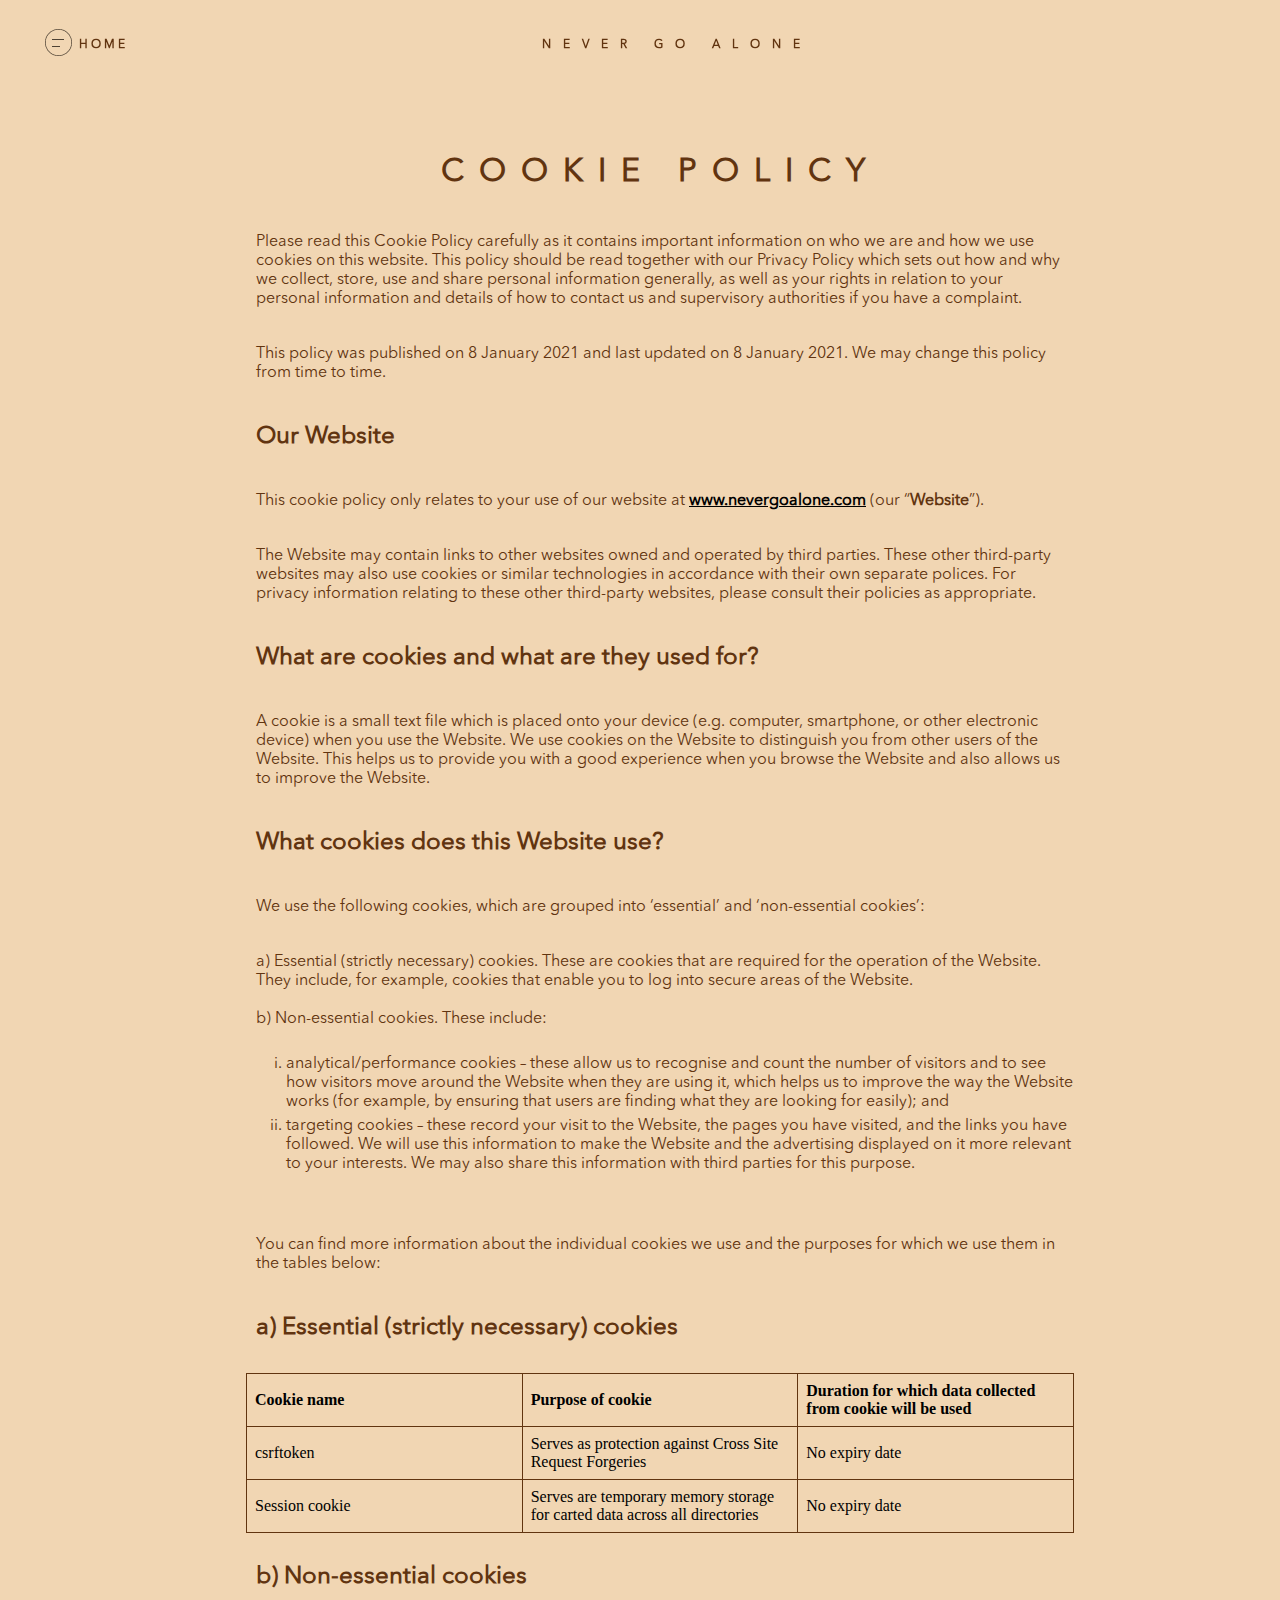
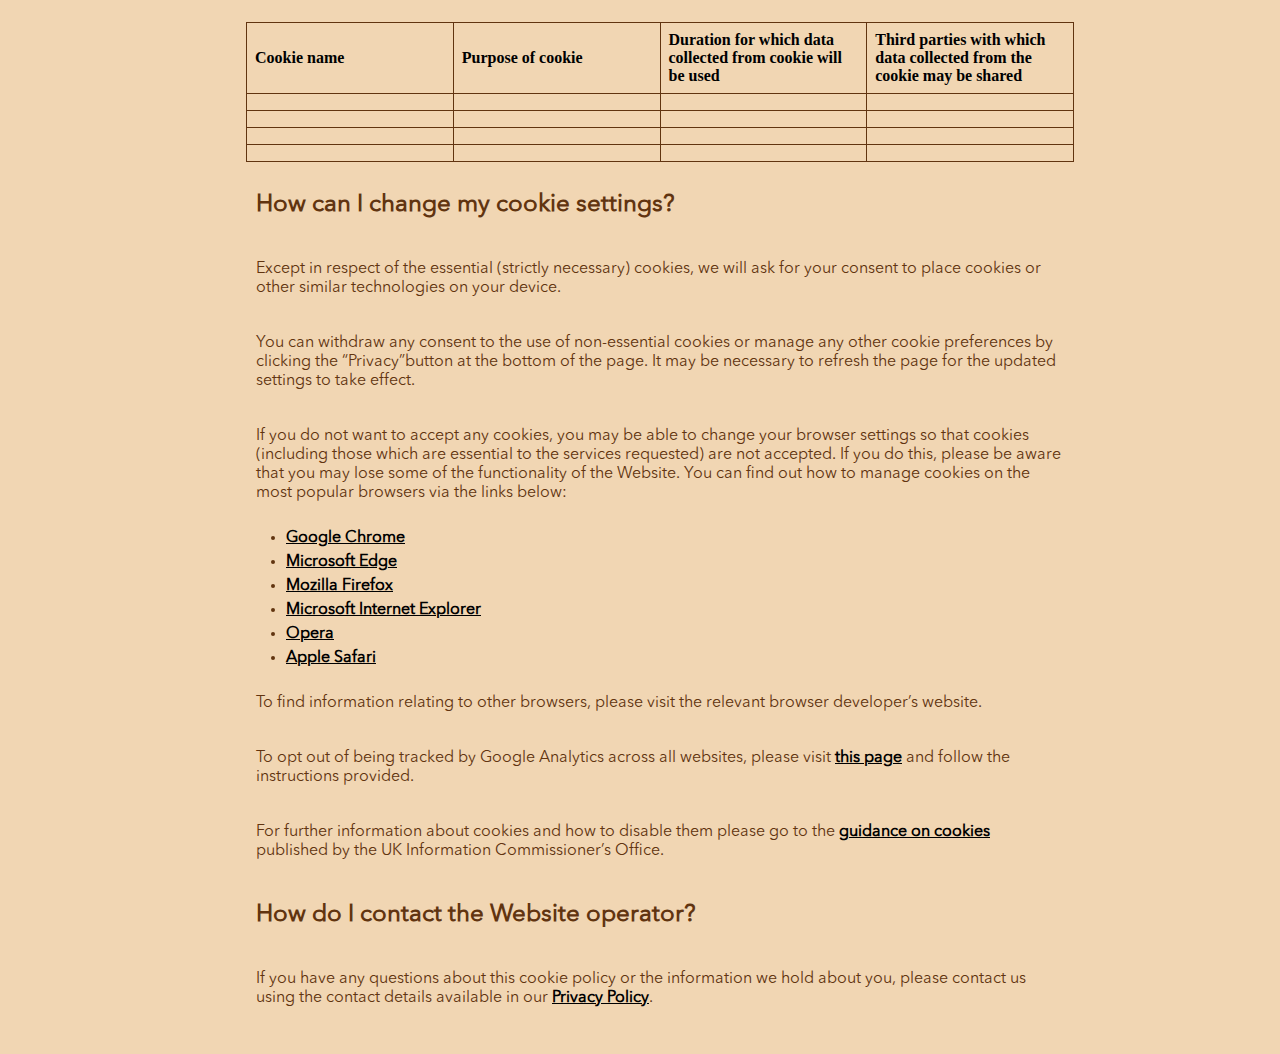
==== cookies.html @ 2d463aba "added cookies page" ====
<!DOCTYPE html>
<html lang="en">
<head>
    <meta charset="UTF-8">
    <meta name="viewport" content="initial-scale=1.0">
    <title>Never Go Alone </title>
    <link rel="stylesheet" type="text/css" href="css/privacy.css">
  
</head>
<body class="privacyBody">
    <div class="sideMenus">
        <div class="closeButton">
            <img src="images/close-button.png" width="40">
        </div>
        <ul>
            <li><a class="active" href="#">CANDLE</a>  <span>COMING SOON</span></li>
            <li><a href="#">GO-MASK</a>  <span>COMING SOON</span></li>
            <li><a href="#">SANITIZER</a><span>COMING SOON</span></li>
        </ul>
    </div>
    <header class="privacyMenus">
       <div class="menu">
          <div class="shopIconDiv">
           <a href="javascript:void(0);"> <img src="images/icon-shop2.png" class="iconShop"> </a>
          </div>
          <div class="shopTextDiv">
            <a href="index.html"> HOME </a>
          </div>
       </div>
        <div class="middleLogo">
            <p>NEVER GO ALONE</p>
        </div>
        <div class="cartItems">
            <!-- <p>CART  <a href="#">0</a> </p> -->
        </div>
    </header>
  
   <div class="mainContent">
    <div class="privacyDiv">
      <ol>
       
        <h1>COOKIE POLICY</h1>
        <p>
            Please read this Cookie Policy carefully as it contains important information on who we are and how we use cookies on this website. This policy should be read together with our Privacy Policy which sets out how and why we collect, store, use and share personal information generally, as well as your rights in relation to your personal information and details of how to contact us and supervisory authorities if you have a complaint. 
        </p>
        <p>
            This policy was published on 8 January 2021 and last updated on 8 January 2021. We may change this policy from time to time.
        </p>
       <h2>Our Website </h2>
        <p>
            This cookie policy only relates to your use of our website at <a href="#" class="singleLink">www.nevergoalone.com</a> (our “<b>Website</b>”).
        </p>
        <p>
            The Website may contain links to other websites owned and operated by third parties. These other third-party websites may also use cookies or similar technologies in accordance with their own separate polices. For privacy information relating to these other third-party websites, please consult their policies as appropriate.
        </p>
        <h2>What are cookies and what are they used for?</h2>
        <p>
            A cookie is a small text file which is placed onto your device (e.g. computer, smartphone, or other electronic device) when you use the Website. We use cookies on the Website to distinguish you from other users of the Website. This helps us to provide you with a good experience when you browse the Website and also allows us to improve the Website.
        </p>
        <h2>What cookies does this Website use?</h2>
        <p>
            We use the following cookies, which are grouped into ‘essential’ and ‘non-essential cookies’:
        </p>
        <p>
            a)	Essential (strictly necessary) cookies. These are cookies that are required for the operation of the Website. They include, for example, cookies that enable you to log into secure areas of the Website.<br><br>
            b)	Non-essential cookies. These include:
            <ul class="nested">
                <li>
                    analytical/performance cookies – these allow us to recognise and count the number of visitors and to see how visitors move around the Website when they are using it, which helps us to improve the way the Website works (for example, by ensuring that users are finding what they are looking for easily); and
                    
                    </li>
                <li>
                    targeting cookies – these record your visit to the Website, the pages you have visited, and the links you have followed. We will use this information to make the Website and the advertising displayed on it more relevant to your interests. We may also share this information with third parties for this purpose.
                </li>
            </ul>
        </p>
       
        <p>
            You can find more information about the individual cookies we use and the purposes for which we use them in the tables below:
        </p>
        <h2>
            a)	Essential (strictly necessary) cookies
        </h2>
      

        <div style="overflow-x:auto;">
            <table>
              <tr>
                <th>Cookie name</th>
                <th>Purpose of cookie</th>
                <th>Duration for which data collected from cookie will be used </th>
              </tr>
              <tr>
                  <td>
                    csrftoken  
                  </td>
                  <td>
                    Serves as protection against Cross Site Request Forgeries                    
                  </td>
                  <td>
                    No expiry date
                  </td>
              </tr>
              <tr>
                  <td>
                    Session cookie 
                  </td>
                  <td>
                    Serves are temporary memory storage for
                    carted data across all directories
                    
                  </td>
                  <td>
                    No expiry date
                  </td>
              </tr>
              
            </table>
          </div>

        <h2>
            b)	Non-essential cookies
        </h2>
        <div style="overflow-x:auto;">
            <table class="cookieTable">
              <tr>
                <th>Cookie name</th>
                <th>Purpose of cookie</th>
                <th>Duration for which data collected from cookie will be used </th>
                <th>Third parties with which data collected from the cookie may be shared </th>
              </tr>
              <tr>
                  <td>
                  
                  </td>
                  <td>
                                
                  </td>
                  <td>
                
                  </td>
                  <td>

                  </td>
              </tr>
              <tr>
                <td>
                
                </td>
                <td>
                              
                </td>
                <td>
              
                </td>
                <td>
                    
                </td>
            </tr>
            <tr>
                <td>
                
                </td>
                <td>
                              
                </td>
                <td>
              
                </td>
                <td>
                    
                </td>
            </tr>
            <tr>
                <td>
                
                </td>
                <td>
                              
                </td>
                <td>
              
                </td>
                <td>
                    
                </td>
            </tr>
             
            </table>
          </div>
        <h2>
            How can I change my cookie settings?
        </h2>
        <p>
            Except in respect of the essential (strictly necessary) cookies, we will ask for your consent to place cookies or other similar technologies on your device.
        </p>
        <p>
            You can withdraw any consent to the use of non-essential cookies or manage any other cookie preferences by clicking the “Privacy”button at the bottom of the page. It may be necessary to refresh the page for the updated settings to take effect.
        </p>
        <p>
            If you do not want to accept any cookies, you may be able to change your browser settings so that cookies (including those which are essential to the services requested) are not accepted. If you do this, please be aware that you may lose some of the functionality of the Website. You can find out how to manage cookies on the most popular browsers via the links below:
        </p>
        <ul>
            <li><a href="#" class="singleLink">Google Chrome</a></li>
            <li><a href="#" class="singleLink">Microsoft Edge</a></li>
            <li><a href="#" class="singleLink">Mozilla Firefox</a></li>
            <li><a href="#" class="singleLink">Microsoft Internet Explorer</a></li>
            <li><a href="#" class="singleLink">Opera</a></li>
            <li><a href="#" class="singleLink">Apple Safari</a></li>
        </ul>
        <p>
            To find information relating to other browsers, please visit the relevant browser developer’s website.
        </p>
        <p>
            To opt out of being tracked by Google Analytics across all websites, please visit <a href="#" class="singleLink">this page</a> and follow the instructions provided. 
        </p>
        <p>
            For further information about cookies and how to disable them please go to the <a href="#" class="singleLink">guidance on cookies</a> published by the UK Information Commissioner’s Office.
        </p>
        <h2>
            How do I contact the Website operator?
        </h2>
        <p>
            If you have any questions about this cookie policy or the information we hold about you, please contact us using the contact details available in our <a class="singleLink" href="privacy.html">Privacy Policy</a>. 
        </p>
      
     
    </div>
   </div>
  

   
    

    <script>
        var sideMenus = document.querySelector(".sideMenus");
        var sideMenuButton = document.querySelector(".shopIconDiv");
        var closeButton = document.querySelector(".closeButton");
            sideMenuButton.addEventListener("click", function(){
                sideMenus.style.left = "0px";
            });
            closeButton.addEventListener("click", function(){
                sideMenus.style.left = "-1500px";
            })
    </script>
</body>
</html>
---- css/privacy.css ----
@font-face {
    font-family: avenir;
    src: url(../fonts/AvenirNextLTPro-Regular.otf);
  }
@font-face {
    font-family: cardinal;
    src: url(../fonts/fontawesome-webfont.ttf);
  }
body{
    height: 100vh;
    padding:0;
    margin:0;
    background-color:#f1d6b3;
    /* background:gray; */
   

}
a{
    text-decoration: none;
  
}
/*===== Header Styles === */
header{
    /* background:blue; */
    width: 93%;
    margin: auto auto;
    left: 0;
    right: 0;
    position: fixed;
    display:flex;
    display: -webkit-flex;
    justify-content:space-between;
    -webkit-justify-content: space-between;
    font-family: "avenir";
    font-size: 12px;
    color:#ffffb3;
}
.menu{
    /* background:green; */
    display:flex;
    display: -webkit-flex;
    align-items: center;
    -webkit-align-items:center;
    justify-content:space-between;
    -webkit-justify-content: space-between;
    width:7%;

}
.menu .shopTextDiv a{
    color: #613410;
    letter-spacing: 3px;
    font-weight: bold;
}
.middleLogo p{
    letter-spacing: 12px;
    color: #613410;
    font-weight: bold;
}
.cartItems{
    /* background:blue; */
    margin-right: 10px;
}
.cartItems p {
    letter-spacing:5px;
}
.cartItems p a{
    color:#ffffb3;
    border:1px solid rgba(255, 255, 179, 0.5);
    border-radius: 20px;
    padding:5px;
    padding-left:9px;
    margin:0;
}

/*===== side menus ==== */
.sideMenus{
    width:30%;
    height:100%;
    left:-1500px;
    position: fixed;

    top:0;
    z-index: 99;
    background-color:rgba(51, 51, 51,0.9);
    transition:1s;
}
.sideMenus ul{
    /* background-color:blue; */
    margin-top:40%;
    list-style-type: none;
}
.sideMenus ul li{
    margin:20px;
}
.sideMenus ul li a{
    font-family:"avenir";
    color:#ffffb3;
    font-size:20px;
    letter-spacing:10px;
    font-weight: bold;
}
.sideMenus ul li a:hover{
   
    color:#D16432;
}
.sideMenus ul li span{
    position: relative;
    /* background-color:green; */
    top:-10px;
    font-size:9px;
    left:10px;
    color:#ffffb3;
    font-family: "avenir";
}
.closeButton{
    /* background-color:black; */
    margin-top:15%;
    text-align: right;
}
.closeButton img{
    margin-right: 20px;
}
.closeButton img:hover{
    cursor:pointer;
}
a.active{
    /* background-color: aqua; */
    color:#D16432 !important;
}

.privacyMenus{
    margin-top:2%;
}
.mainContent{
    /* background-color:black; */
    /* color:white; */
    padding:20px;
}
.privacyDiv{
    /* background-color:blue; */
    margin-top:10%;
    width:70%;
    margin-left: auto;
    margin-right: auto;
}
.privacyDiv h1{
    font-family: "avenir";
    letter-spacing: 15px;
    padding:10px;
    text-align: center;
    color: #613410;
    font-weight: bolder;
}
.privacyDiv h2{
    color: #613410;
    font-family: "avenir";
    padding:10px;
}
.privacyDiv p{
    font-family: "avenir";
    padding:10px;
    color: #613410;
}


table {
    border-collapse: collapse;
    border-spacing: 0;
    width: 100%;
    border: 1px solid #613410;
  }
  
  th, td {
    text-align: left;
    padding: 8px;
    border:1px solid #613410;
    width: 33%;
  }
  .cookieTable th, td{
      width: 25%;
  }
  ul li{
      color:#613410;
      font-family: "avenir";
  }
.singleLink{
    font-weight: bold;
    text-decoration: underline;
    color:black;
}
ul{
    list-style-type: disc;
}
ul li{
    margin-top:5px;
}
.nested{
    list-style-type: lower-roman;
}
 



  
@media screen and (min-width: 1500px) {
    body {
        background-size: cover;
    }
  }
@media only screen and (max-width: 600px) {
  
    header {
      /* background-color: lightblue; */
      width:98%;
    }
    .menu{
        /* background:green; */
        display: -webkit-flex;
        display:flex;
        -webkit-align-items:center;
        align-items: center;
        justify-content:space-around;
        -webkit-justify-content: space-around;
        width:30%;
        
    }
   
    .middleLogo p{
        display:none;
    }
    .cartItems{
        width: 25%;
        /* background:blue; */
       margin-right: 5%;
    }

    .iconsDiv{
        width: 100%;
        /* background:rgb(58, 58, 52); */

    }
    .icons{
        width: 100%;
        text-align: center;
    }
    .sideMenus{
        width:100%;
       
    }
    .sideMenus ul{
        /* background-color:blue; */
        margin-top:40%;
        list-style-type: none;
    }
    .sideMenus ul li{
        margin:20px;
    }
    .privacyDiv{
        /* background-color:blue; */
       
        width:100%;
      
    }
  }
  @media only screen and (max-width: 900px) {
  
    header {
      /* background-color: lightblue; */
      width:98%;
    }
    .menu{
        /* background:green; */
        display: -webkit-flex;
        display:flex;
        -webkit-align-items:center;
        align-items: center;
        justify-content:space-around;
        -webkit-justify-content: space-around;
        width:30%;
        
    }
   
    .middleLogo p{
        display:none;
    }
    .cartItems{
        width: 25%;
        /* background:blue; */
       margin-right: 5%;
    }

    .iconsDiv{
        width: 100%;
        /* background:rgb(58, 58, 52); */

    }
    .icons{
        width: 100%;
        text-align: center;
    }
    .sideMenus{
        width:100%;
       
    }
    .sideMenus ul{
        /* background-color:blue; */
        margin-top:40%;
        list-style-type: none;
    }
    .sideMenus ul li{
        margin:20px;
    }
    .privacyDiv{
        /* background-color:blue; */
       
        width:100%;
      
    }
  }
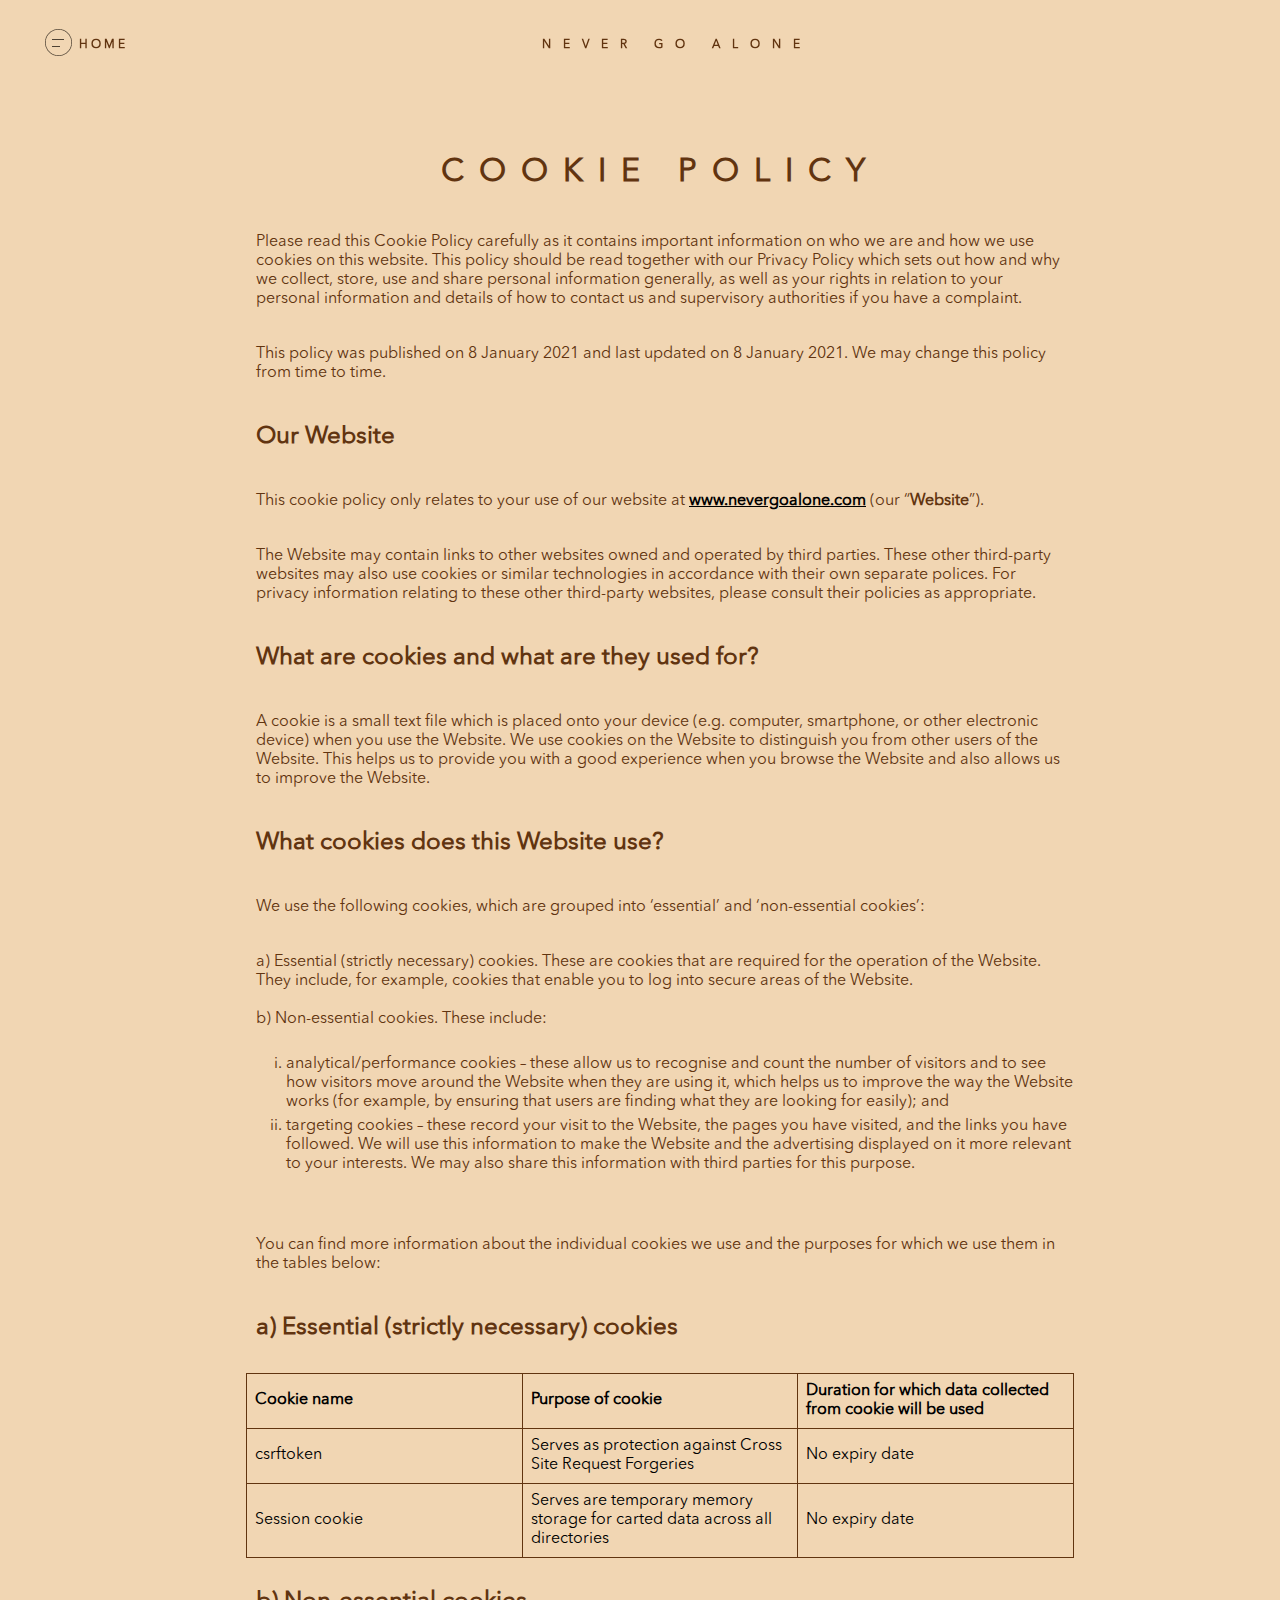
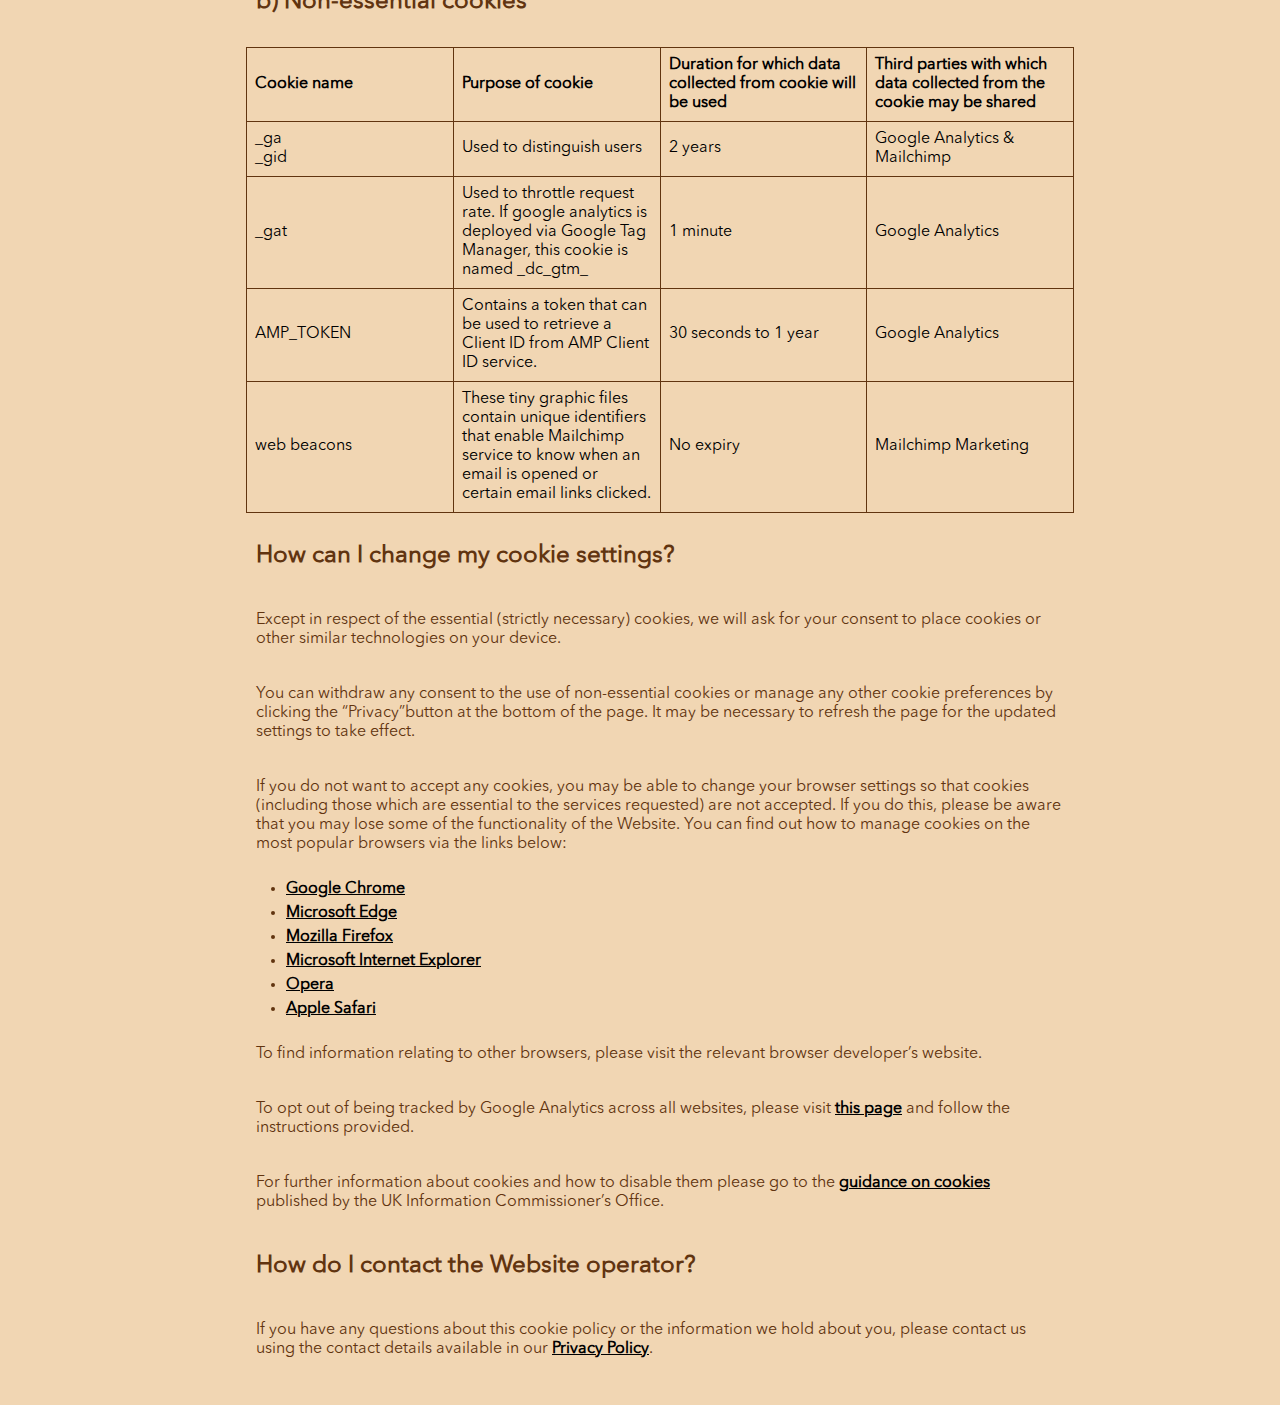
==== commit f42bb4cb: "policy page changed and other issues fixed" ====
--- a/cookies.html
+++ b/cookies.html
@@ -131,58 +131,66 @@
               </tr>
               <tr>
                   <td>
-                  
-                  </td>
-                  <td>
-                                
-                  </td>
-                  <td>
-                
-                  </td>
-                  <td>
-
-                  </td>
-              </tr>
-              <tr>
-                <td>
-                
-                </td>
-                <td>
-                              
-                </td>
-                <td>
-              
-                </td>
-                <td>
-                    
+                    _ga<br>
+                    _gid
+                  </td>
+                  <td>
+                    Used to distinguish users           
+                  </td>
+                  <td>
+                    2 years
+                  </td>
+                  <td>
+                    Google Analytics &
+                        Mailchimp
+                  </td>
+              </tr>
+              <tr>
+                <td>
+                    _gat 
+                </td>
+                <td>
+                    Used to throttle request rate. If google analytics
+                    is deployed via Google Tag Manager, this
+                    cookie is named _dc_gtm_<property-id>         
+                </td>
+                <td>
+                    1 minute
+                </td>
+                <td>
+                    Google Analytics
                 </td>
             </tr>
             <tr>
                 <td>
-                
-                </td>
-                <td>
-                              
-                </td>
-                <td>
-              
-                </td>
-                <td>
-                    
+                    AMP_TOKEN
+                </td>
+                <td>
+                    Contains a token that can be used to retrieve a
+                    Client ID from AMP Client ID service.              
+                </td>
+                <td>
+                    30 seconds to 1 year
+                </td>
+                <td>
+                    Google Analytics
                 </td>
             </tr>
             <tr>
                 <td>
-                
-                </td>
-                <td>
-                              
-                </td>
-                <td>
-              
-                </td>
-                <td>
-                    
+                    web beacons
+                </td>
+                <td>
+                    These tiny graphic files contain unique
+                    identifiers that enable Mailchimp service to
+                    know when an email is opened or certain email
+                    links clicked.         
+                </td>
+                <td>
+                    No expiry
+                </td>
+                <td>
+                    Mailchimp Marketing
                 </td>
             </tr>
              
--- a/css/privacy.css
+++ b/css/privacy.css
@@ -175,6 +175,7 @@
     padding: 8px;
     border:1px solid #613410;
     width: 33%;
+    font-family: "avenir";
   }
   .cookieTable th, td{
       width: 25%;
